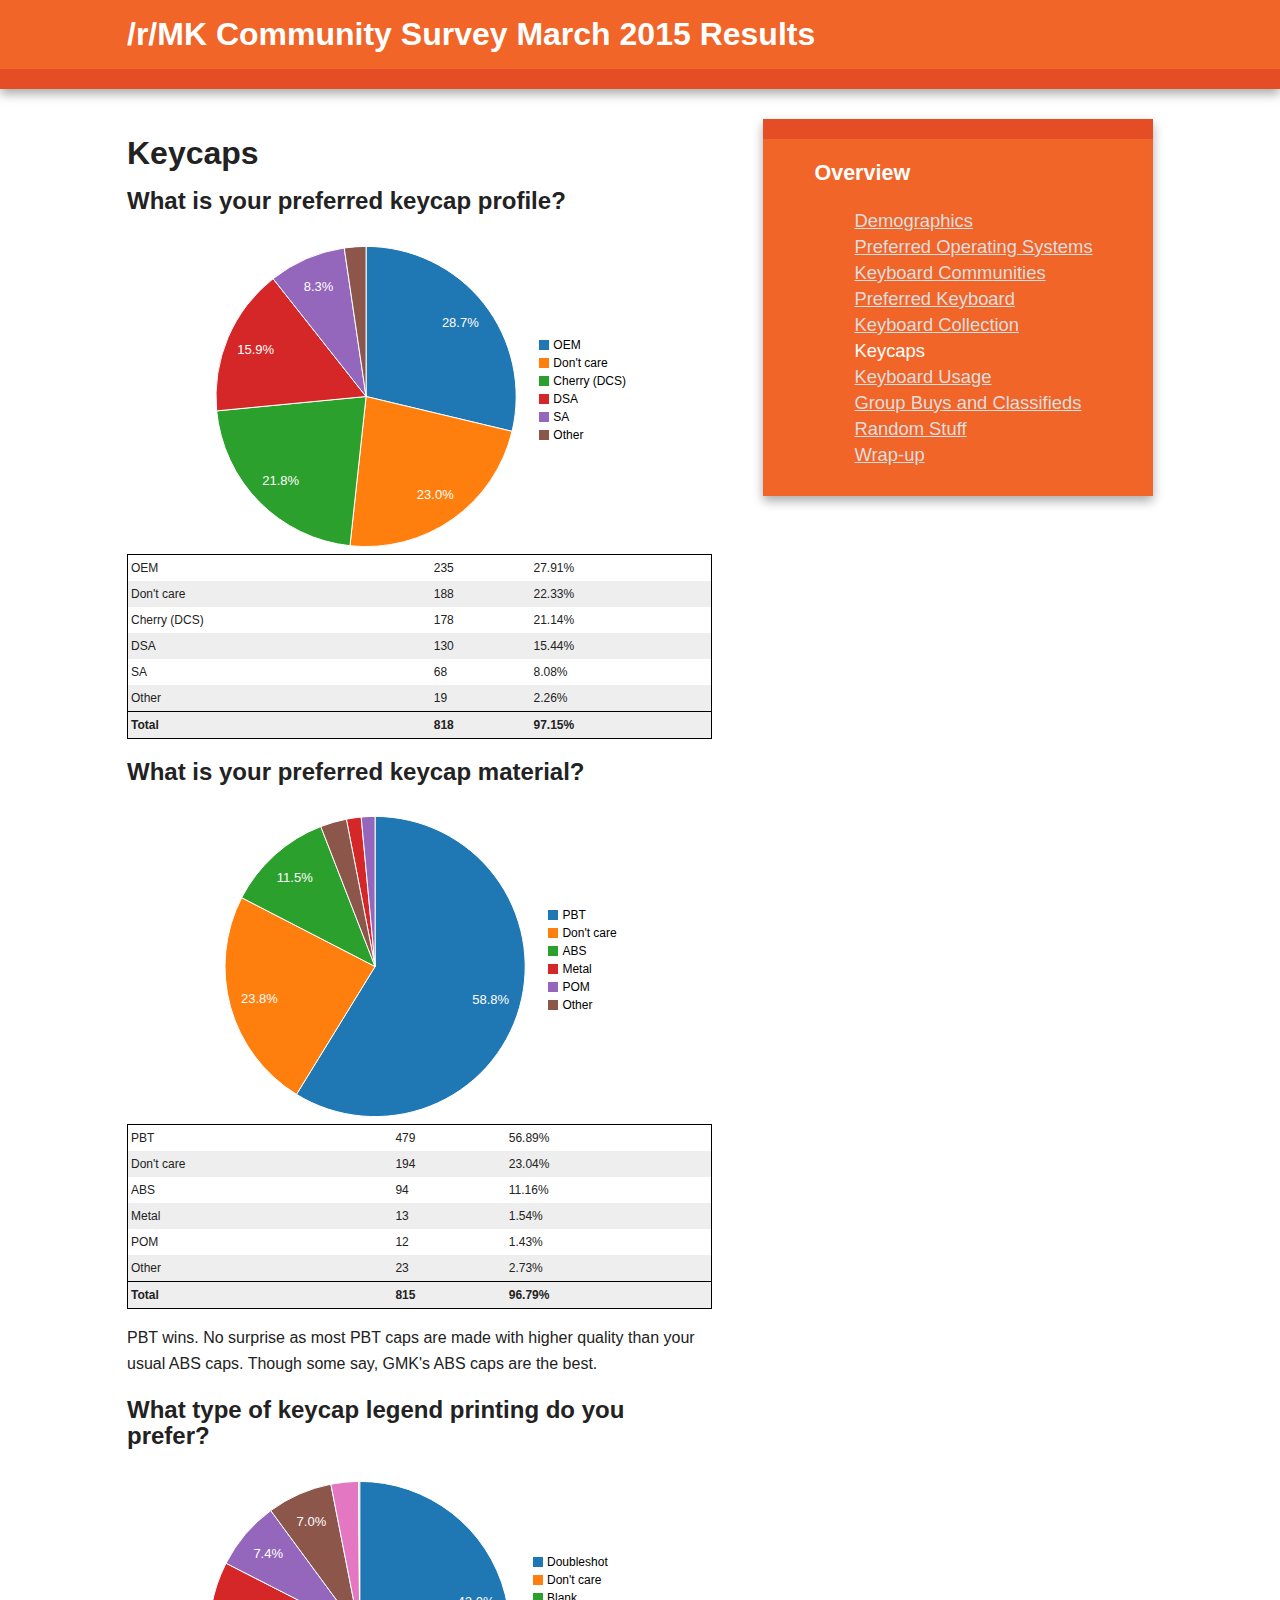
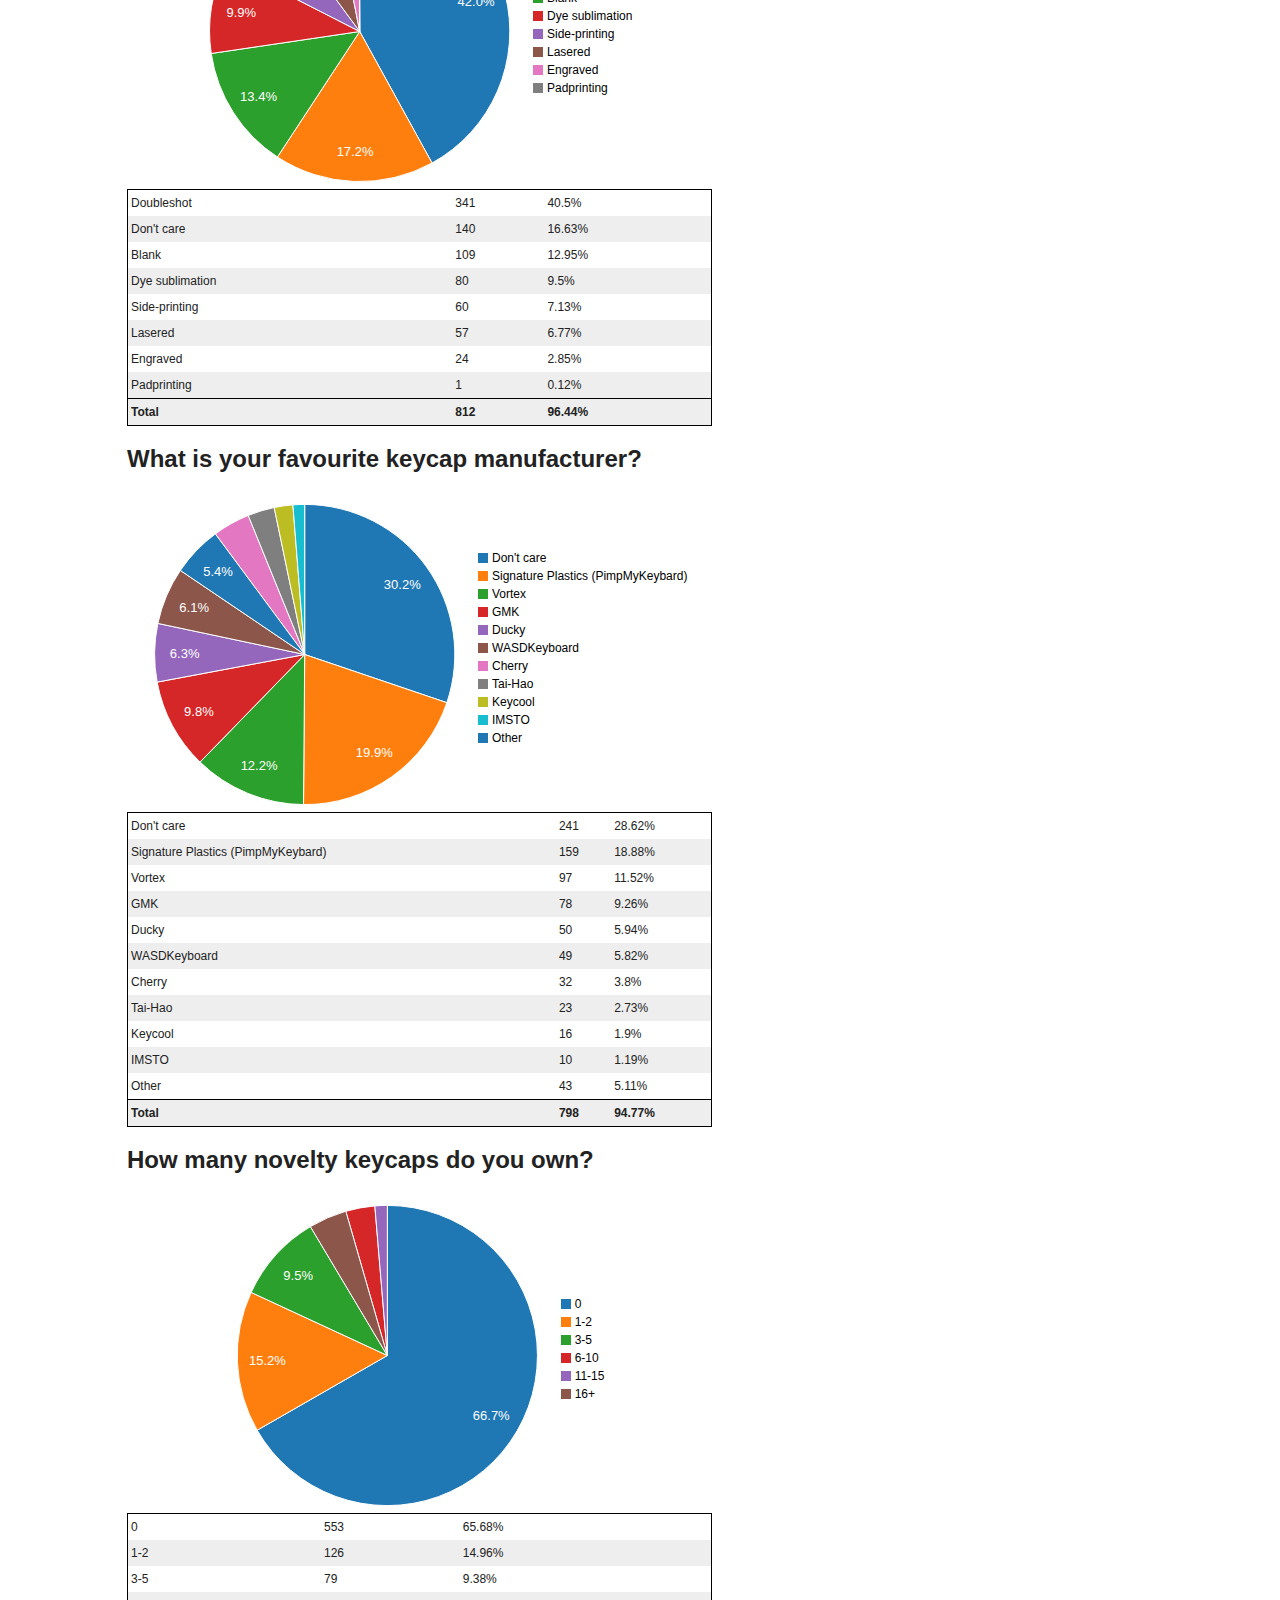
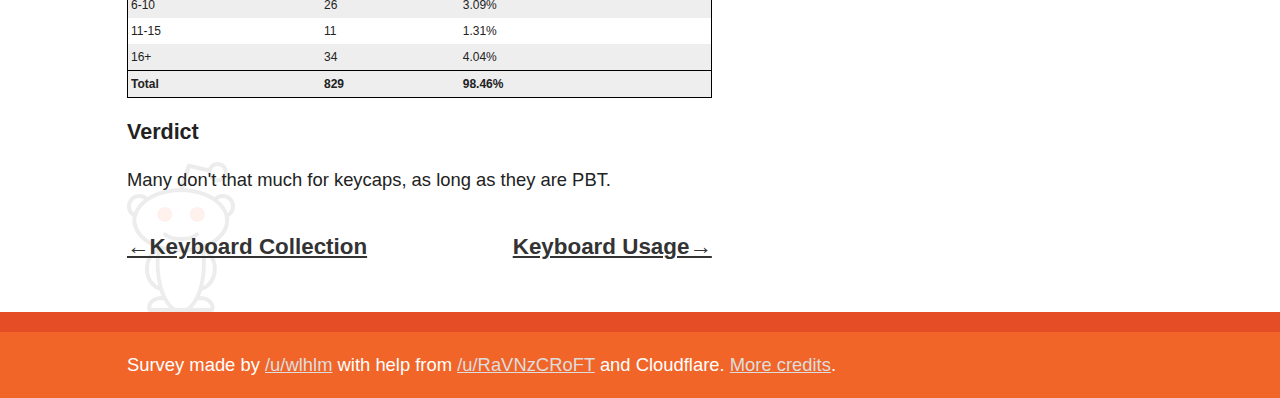
==== caps.html @ 1faa80dd "Initial commit" ====
<!doctype html>
<!--[if lt IE 7]>      <html class="no-js lt-ie9 lt-ie8 lt-ie7" lang=""> <![endif]-->
<!--[if IE 7]>         <html class="no-js lt-ie9 lt-ie8" lang=""> <![endif]-->
<!--[if IE 8]>         <html class="no-js lt-ie9" lang=""> <![endif]-->
<!--[if gt IE 8]><!--> <html class="no-js" lang=""> <!--<![endif]-->
    <head>
        <meta charset="utf-8">
        <meta http-equiv="X-UA-Compatible" content="IE=edge,chrome=1">
        <title>Keycaps | /r/MechanicalKeyboards Community Survey March 2015 Results</title>
        <meta name="description" content="">
        <meta name="viewport" content="width=device-width, initial-scale=1">

        <link rel="stylesheet" href="css/normalize.min.css">
        <link rel="stylesheet" href="css/main.css">
		<link rel="stylesheet" href="css/c3.css">

        <script src="js/vendor/modernizr-2.8.3-respond-1.4.2.min.js"></script>
        <script src="js/vendor/d3.min.js"></script>
        <script src="js/vendor/c3.min.js"></script>
    </head>
    <body>
        <!--[if lt IE 8]>
            <p class="browserupgrade">You are using an <strong>outdated</strong> browser. Please <a href="http://browsehappy.com/">upgrade your browser</a> to improve your experience.</p>
        <![endif]-->

        <div class="header-container">
            <header class="wrapper clearfix">
                <h1 class="title">/r/MK Community Survey March 2015 Results</h1>
            </header>
        </div>

        <div class="main-container">
            <div class="main wrapper clearfix">

                <article>
                    <header>
                        <h1>Keycaps</h1>
                    </header>
                    <section>
                        <h2>What is your preferred keycap profile?</h2>
						<div id="profile"></div>
                    </section>
                    <section>
						<h2>What is your preferred keycap material?</h2>
						<div id="material"></div>
						<p>PBT wins. No surprise as most PBT caps are made with higher quality than your usual ABS caps. Though some say, GMK's ABS caps are the best.</p>
                    </section>
                    <section>
						<h2>What type of keycap legend printing do you prefer?</h2>
						<div id="printing"></div>
                    </section>
                    <section>
						<h2>What is your favourite keycap manufacturer?</h2>
						<div id="capper"></div>
                    </section>
                    <section>
						<h2>How many novelty keycaps do you own?</h2>
						<div id="novelty"></div>
                    </section>
                    <footer>
                        <h3>Verdict</h3>
						<p>Many don't that much for keycaps, as long as they are PBT.</p>
                    </footer>
					<div id="navigation" class="clearfix">
						<p id="navigationleft"><a href="/collection.html">←Keyboard Collection</a></p>
						<p id="navigationright"><a href="/usage.html">Keyboard Usage→</a></p>
					</div>
                </article>

                <aside id="side">
                    <h3>Overview</h3>
					<ul>
						<li><a href="/">Demographics</a></li>
						<li><a href="/os.html">Preferred Operating Systems</a></li>
						<li><a href="/communities.html">Keyboard Communities</a></li>
						<li><a href="/kb.html">Preferred Keyboard</a></li>
						<li><a href="/collection.html">Keyboard Collection</a></li>
						<li>Keycaps</li>
						<li><a href="/usage.html">Keyboard Usage</a></li>
						<li><a href="/gb.html">Group Buys and Classifieds</a></li>
						<li><a href="/stuff.html">Random Stuff</a></li>
						<li><a href="/wrap.html">Wrap-up</a></li>
					</ul>
                </aside>

            </div> <!-- #main -->
        </div> <!-- #main-container -->

        <div class="footer-container">
            <footer class="wrapper">
				Survey made by <a href="https://www.reddit.com/user/wlhlm">/u/wlhlm</a> with help from <a href="https://www.reddit.com/user/RaVNzCRoFT">/u/RaVNzCRoFT</a> and Cloudflare. <a href="/wrap.html">More credits</a>.
            </footer>
        </div>

        <script src="//ajax.googleapis.com/ajax/libs/jquery/1.11.2/jquery.min.js"></script>
        <script>window.jQuery || document.write('<script src="js/vendor/jquery-1.11.2.min.js"><\/script>')</script>

        <script src="js/main.js"></script>
		<script>
var profile_data = [
	['OEM', 235],
	['Don\'t care', 188],
	['Cherry (DCS)', 178],
	['DSA', 130],
	['SA', 68],
	['Other', 19]
];

var profile = add_chart("#profile", {
	data: {
		columns: profile_data,
		type: 'pie'
	},
	legend: {
		position: 'right'
	}
}, true);

var material_data = [
	['PBT', 479],
	['Don\'t care', 194],
	['ABS', 94],
	['Metal', 13],
	['POM', 12],
	['Other', 23]
];

var material = add_chart("#material", {
	data: {
		columns: material_data,
		type: 'pie'
	},
	legend: {
		position: 'right'
	}
}, true);

var printing_data = [
	['Doubleshot', 341],
	['Don\'t care', 140],
	['Blank', 109],
	['Dye sublimation', 80],
	['Side-printing', 60],
	['Lasered', 57],
	['Engraved', 24],
	['Padprinting', 1]
];

var printing = add_chart("#printing", {
	data: {
		columns: printing_data,
		type: 'pie'
	},
	legend: {
		position: 'right'
	}
}, true);

var capper_data = [
	['Don\'t care', 241],
	['Signature Plastics (PimpMyKeybard)', 159],
	['Vortex', 97],
	['GMK', 78],
	['Ducky', 50],
	['WASDKeyboard', 49],
	['Cherry', 32],
	['Tai-Hao', 23],
	['Keycool', 16],
	['IMSTO', 10],
	['Other', 43]
];

var capper = add_chart("#capper", {
	data: {
		columns: capper_data,
		type: 'pie'
	},
	legend: {
		position: 'right'
	}
}, true);

var novelty_data = [
	['0', 553],
	['1-2', 126],
	['3-5', 79],
	['6-10', 26],
	['11-15', 11],
	['16+', 34]
];

var novelty = add_chart("#novelty", {
	data: {
		columns: novelty_data,
		type: 'pie'
	},
	legend: {
		position: 'right'
	}
}, true);
		</script>
    </body>
</html>
---- css/main.css ----
/*! HTML5 Boilerplate v5.0 | MIT License | http://h5bp.com/ */

html {
    color: #222;
    font-size: 1em;
    line-height: 1.4;
}

::-moz-selection {
    background: #b3d4fc;
    text-shadow: none;
}

::selection {
    background: #b3d4fc;
    text-shadow: none;
}

hr {
    display: block;
    height: 1px;
    border: 0;
    border-top: 1px solid #ccc;
    margin: 1em 0;
    padding: 0;
}

audio,
canvas,
iframe,
img,
svg,
video {
    vertical-align: middle;
}

fieldset {
    border: 0;
    margin: 0;
    padding: 0;
}

textarea {
    resize: vertical;
}

.browserupgrade {
    margin: 0.2em 0;
    background: #ccc;
    color: #000;
    padding: 0.2em 0;
}


/* ===== Initializr Styles ==================================================
   Author: Jonathan Verrecchia - verekia.com/initializr/responsive-template
   ========================================================================== */

body {
    font: 16px/26px Helvetica, Helvetica Neue, Arial;
}

.wrapper {
    width: 90%;
    margin: 0 5%;
}

/* ===================
    ALL: Orange Theme
   =================== */

.header-container {
    border-bottom: 20px solid #e44d26;
}

.footer-container,
.main aside {
    border-top: 20px solid #e44d26;
}

.header-container,
.footer-container,
.main aside {
    background: #f16529;
}

.title {
    color: white;
}

/* ==============
    MOBILE: Menu
   ============== */

nav ul {
    margin: 0;
    padding: 0;
    list-style-type: none;
}

nav a {
    display: block;
    margin-bottom: 10px;
    padding: 15px 0;

    text-align: center;
    text-decoration: none;
    font-weight: bold;

    color: white;
    background: #e44d26;
}

nav a:hover,
nav a:visited {
    color: white;
}

nav a:hover {
    text-decoration: underline;
}

/* ==============
    MOBILE: Main
   ============== */

.main {
    padding: 30px 0;
}

.main article h1 {
    font-size: 2em;
}

.main aside {
    color: white;
    padding: 0px 5% 10px;
}

.footer-container footer {
    color: white;
    padding: 20px 0;
}

/* ===============
    ALL: IE Fixes
   =============== */

.ie7 .title {
    padding-top: 20px;
}

/* ==========================================================================
   Author's custom styles
   ========================================================================== */

.legendtbl {
	width: 100%;
	border: 1px #000000 solid;
}

.legendtbl td {
	padding: 0px 3px;
}

.legendtbl tr:nth-child(even) {
	background-color: #eeeeee;
}

.legendtbl tr:hover {
	background-color: #B0B7FF;
}

.legendtbl tr:last-child {
	background-color: #eeeeee;
	border-top: 1px #000000 solid;
	font-weight: bold;
}

.legendtbl tr {
	background-size: 10px 10px;
}

aside a:link, footer a:link, aside a:visited, footer a:visited {
	color: #dddddd;
}

aside a:hover, footer a:hover, aside a:active, footer a:active {
	color: #cccccc;
}

aside a:focus, footer a:focus {
	color: #ff0000;
}

aside, footer {
	font-size: 115%;
}

a:link {
	color: #333333;
}

a:focus {
	color #ff0000;
}

#navigationleft {
	float: left;
	width: 50%;
	text-align: left;
}

#navigationright {
	float: right;
	width: 50%;
	text-align: right;
}

#navigation {
	font-weight: bold;
	font-size: 140%;
}

.main {
	background-image: url(/img/snoo.png);
	background-repeat: no-repeat;
	background-position: left bottom;
}

#mon {
	background-image: url(/img/doge.png);
}

img {
	width: 100%;
}

/* ==========================================================================
   Media Queries
   ========================================================================== */

@media only screen and (min-width: 480px) {

/* ====================
    INTERMEDIATE: Menu
   ==================== */

    nav a {
        float: left;
        width: 27%;
        margin: 0 1.7%;
        padding: 25px 2%;
        margin-bottom: 0;
    }

    nav li:first-child a {
        margin-left: 0;
    }

    nav li:last-child a {
        margin-right: 0;
    }

/* ========================
    INTERMEDIATE: IE Fixes
   ======================== */

    nav ul li {
        display: inline;
    }

    .oldie nav a {
        margin: 0 0.7%;
    }
}

@media only screen and (min-width: 768px) {

/* ====================
    WIDE: CSS3 Effects
   ==================== */

    .header-container,
    .main aside {
        -webkit-box-shadow: 0 5px 10px #aaa;
           -moz-box-shadow: 0 5px 10px #aaa;
                box-shadow: 0 5px 10px #aaa;
    }

/* ============
    WIDE: Menu
   ============ */

    .title {
        float: left;
    }

    nav {
        float: right;
        width: 38%;
    }

/* ============
    WIDE: Main
   ============ */

    .main article {
        float: left;
        width: 57%;
    }

    .main aside {
        float: right;
        width: 28%;
    }
}

@media only screen and (min-width: 1140px) {

/* ===============
    Maximal Width
   =============== */

    .wrapper {
        width: 1026px; /* 1140px - 10% for margins */
        margin: 0 auto;
    }
}

/* ==========================================================================
   Helper classes
   ========================================================================== */

.hidden {
    display: none !important;
    visibility: hidden;
}

.visuallyhidden {
    border: 0;
    clip: rect(0 0 0 0);
    height: 1px;
    margin: -1px;
    overflow: hidden;
    padding: 0;
    position: absolute;
    width: 1px;
}

.visuallyhidden.focusable:active,
.visuallyhidden.focusable:focus {
    clip: auto;
    height: auto;
    margin: 0;
    overflow: visible;
    position: static;
    width: auto;
}

.invisible {
    visibility: hidden;
}

.clearfix:before,
.clearfix:after {
    content: " ";
    display: table;
}

.clearfix:after {
    clear: both;
}

.clearfix {
    *zoom: 1;
}

aside li {
	list-style-type: none;
}

/* ==========================================================================
   Print styles
   ========================================================================== */

@media print {
    *,
    *:before,
    *:after {
        background: transparent !important;
        color: #000 !important;
        box-shadow: none !important;
        text-shadow: none !important;
    }

    a,
    a:visited {
        text-decoration: underline;
    }

    a[href]:after {
        content: " (" attr(href) ")";
    }

    abbr[title]:after {
        content: " (" attr(title) ")";
    }

    a[href^="#"]:after,
    a[href^="javascript:"]:after {
        content: "";
    }

    pre,
    blockquote {
        border: 1px solid #999;
        page-break-inside: avoid;
    }

    thead {
        display: table-header-group;
    }

    tr,
    img {
        page-break-inside: avoid;
    }

    img {
        max-width: 100% !important;
    }

    p,
    h2,
    h3 {
        orphans: 3;
        widows: 3;
    }

    h2,
    h3 {
        page-break-after: avoid;
    }
}
---- css/c3.css ----
/*-- Chart --*/
.c3 svg {
  font: 10px sans-serif; }

.c3 path, .c3 line {
  fill: none;
  stroke: #000; }

.c3 text {
  -webkit-user-select: none;
  -moz-user-select: none;
  user-select: none; }

.c3-legend-item-tile, .c3-xgrid-focus, .c3-ygrid, .c3-event-rect, .c3-bars path {
  shape-rendering: crispEdges; }

.c3-chart-arc path {
  stroke: #fff; }

.c3-chart-arc text {
  fill: #fff;
  font-size: 13px; }

/*-- Axis --*/
/*-- Grid --*/
.c3-grid line {
  stroke: #aaa; }

.c3-grid text {
  fill: #aaa; }

.c3-xgrid, .c3-ygrid {
  stroke-dasharray: 3 3; }

/*-- Text on Chart --*/
.c3-text.c3-empty {
  fill: #808080;
  font-size: 2em; }

/*-- Line --*/
.c3-line {
  stroke-width: 1px; }

/*-- Point --*/
.c3-circle._expanded_ {
  stroke-width: 1px;
  stroke: white; }

.c3-selected-circle {
  fill: white;
  stroke-width: 2px; }

/*-- Bar --*/
.c3-bar {
  stroke-width: 0; }

.c3-bar._expanded_ {
  fill-opacity: 0.75; }

/*-- Focus --*/
.c3-target.c3-focused {
  opacity: 1; }

.c3-target.c3-focused path.c3-line, .c3-target.c3-focused path.c3-step {
  stroke-width: 2px; }

.c3-target.c3-defocused {
  opacity: 0.3 !important; }

/*-- Region --*/
.c3-region {
  fill: steelblue;
  fill-opacity: 0.1; }

/*-- Brush --*/
.c3-brush .extent {
  fill-opacity: 0.1; }

/*-- Select - Drag --*/
/*-- Legend --*/
.c3-legend-item {
  font-size: 12px; }

.c3-legend-item-hidden {
  opacity: 0.15; }

.c3-legend-background {
  opacity: 0.75;
  fill: white;
  stroke: lightgray;
  stroke-width: 1; }

/*-- Tooltip --*/
.c3-tooltip-container {
  z-index: 10; }

.c3-tooltip {
  border-collapse: collapse;
  border-spacing: 0;
  background-color: #fff;
  empty-cells: show;
  -webkit-box-shadow: 7px 7px 12px -9px #777777;
  -moz-box-shadow: 7px 7px 12px -9px #777777;
  box-shadow: 7px 7px 12px -9px #777777;
  opacity: 0.9; }

.c3-tooltip tr {
  border: 1px solid #CCC; }

.c3-tooltip th {
  background-color: #aaa;
  font-size: 14px;
  padding: 2px 5px;
  text-align: left;
  color: #FFF; }

.c3-tooltip td {
  font-size: 13px;
  padding: 3px 6px;
  background-color: #fff;
  border-left: 1px dotted #999; }

.c3-tooltip td > span {
  display: inline-block;
  width: 10px;
  height: 10px;
  margin-right: 6px; }

.c3-tooltip td.value {
  text-align: right; }

/*-- Area --*/
.c3-area {
  stroke-width: 0;
  opacity: 0.2; }

/*-- Arc --*/
.c3-chart-arcs-title {
  dominant-baseline: middle;
  font-size: 1.3em; }

.c3-chart-arcs .c3-chart-arcs-background {
  fill: #e0e0e0;
  stroke: none; }

.c3-chart-arcs .c3-chart-arcs-gauge-unit {
  fill: #000;
  font-size: 16px; }

.c3-chart-arcs .c3-chart-arcs-gauge-max {
  fill: #777; }

.c3-chart-arcs .c3-chart-arcs-gauge-min {
  fill: #777; }

.c3-chart-arc .c3-gauge-value {
  fill: #000;
  /*  font-size: 28px !important;*/ }
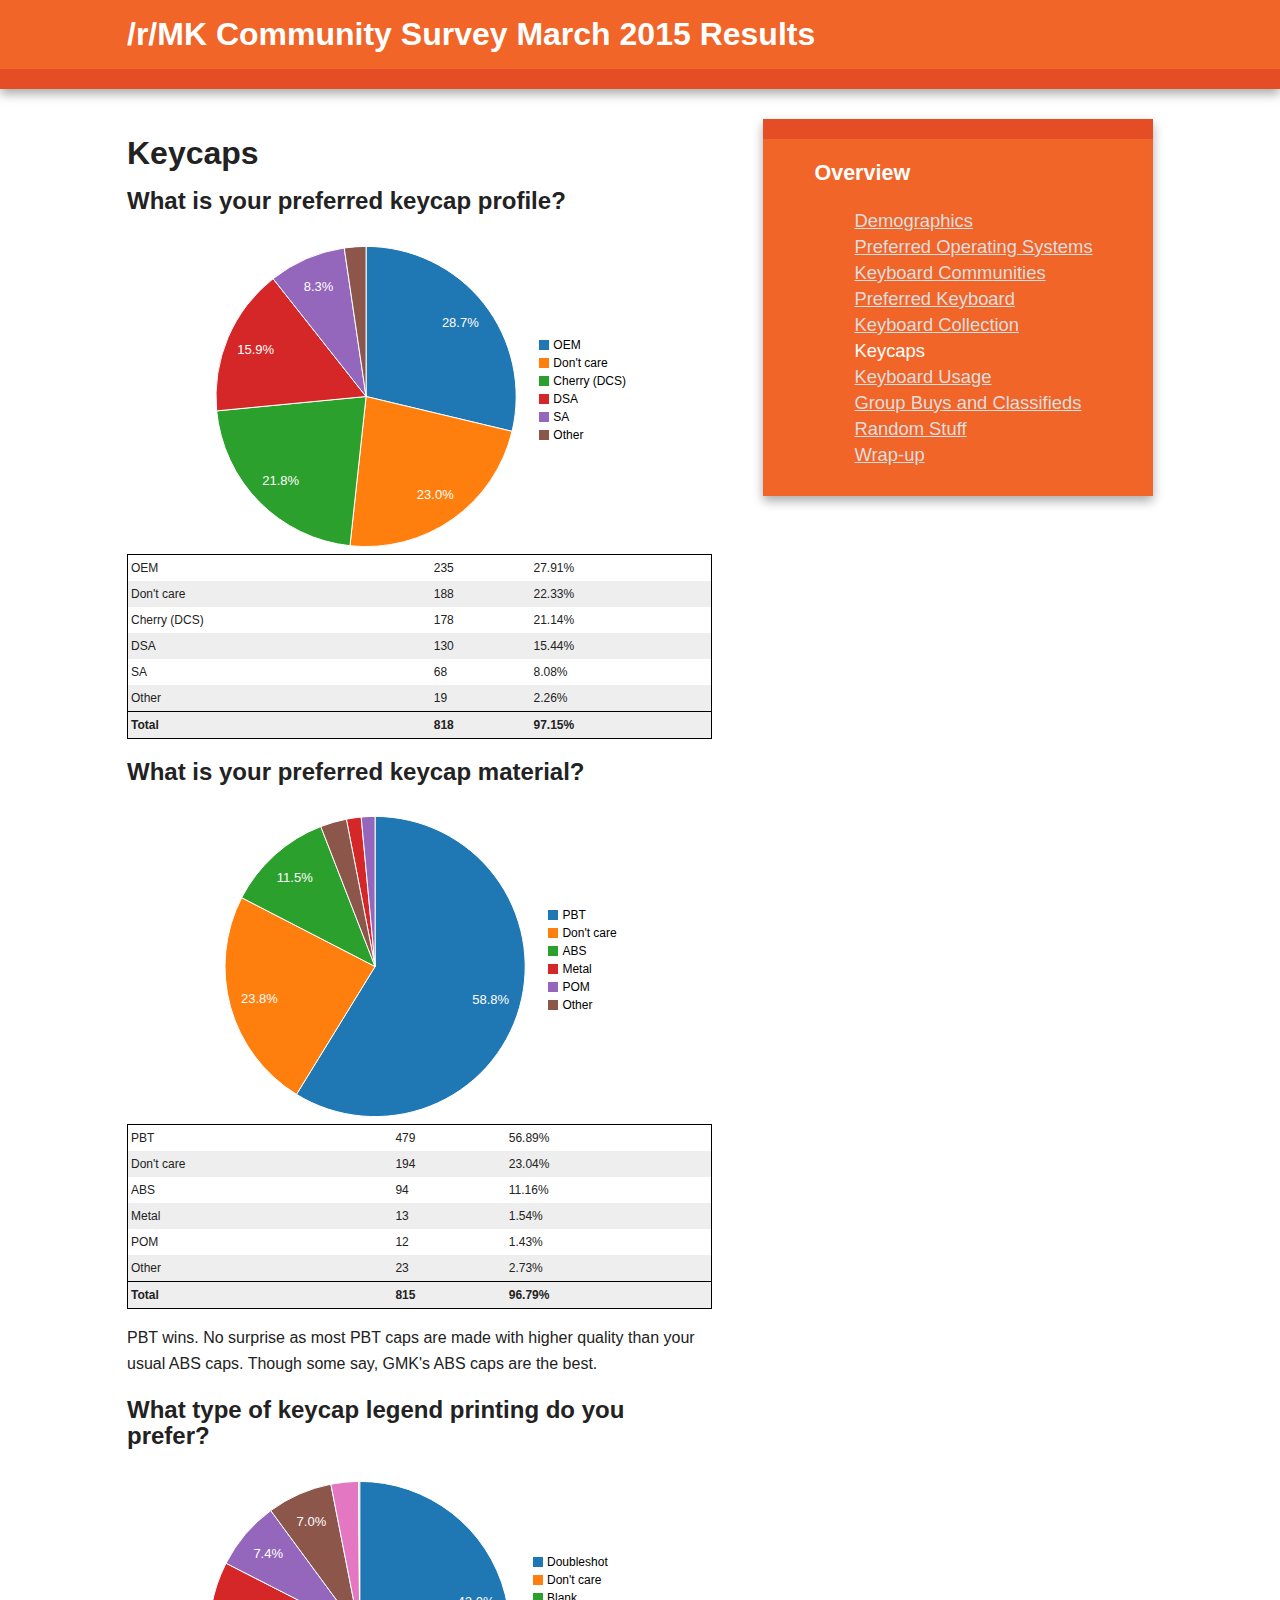
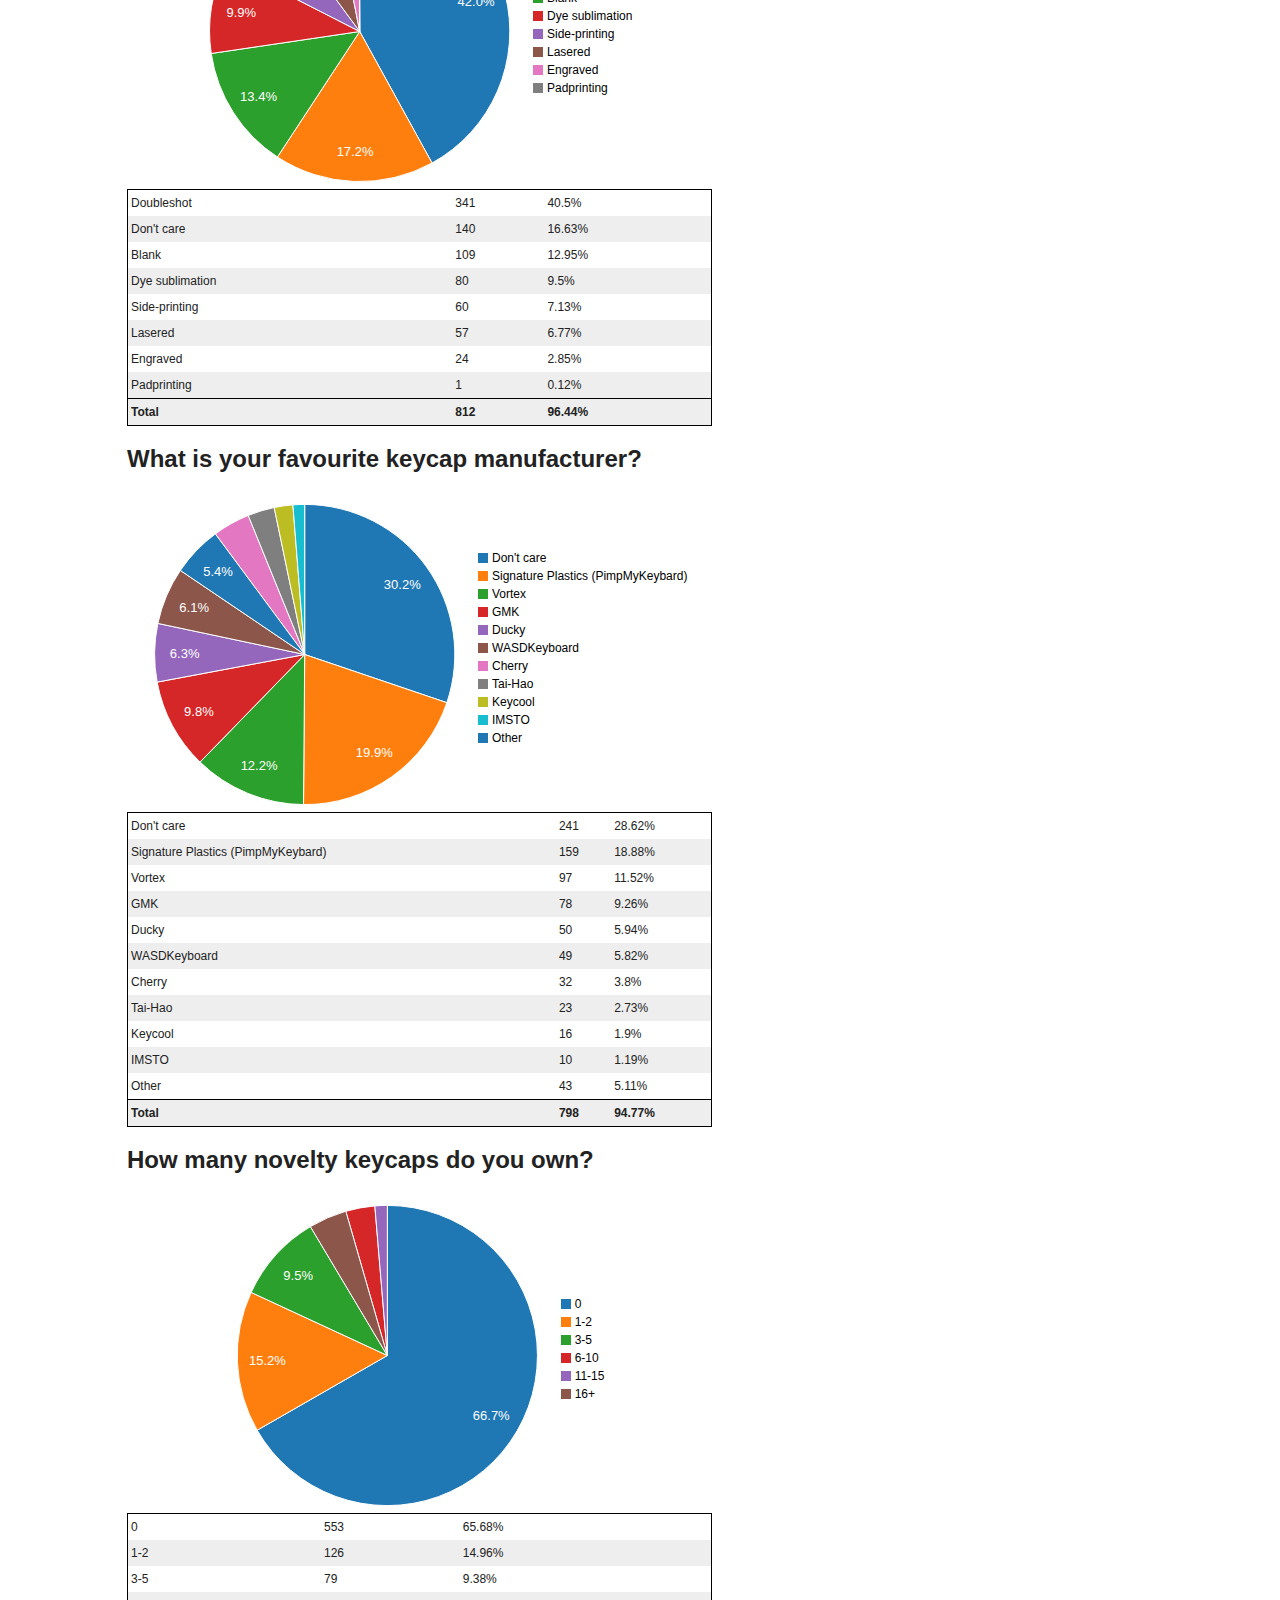
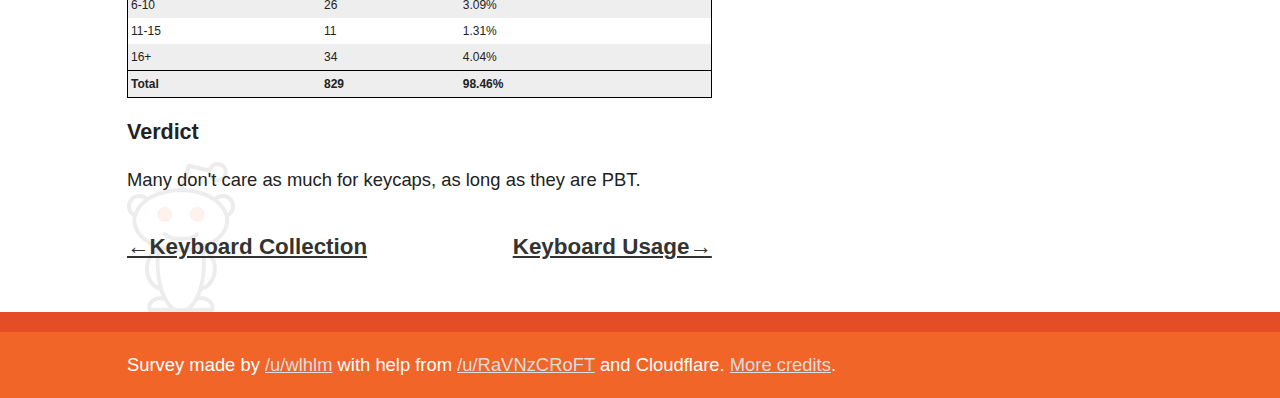
==== commit 70e603b5: "Keycaps: Fix typo" ====
--- a/caps.html
+++ b/caps.html
@@ -59,27 +59,27 @@
                     </section>
                     <footer>
                         <h3>Verdict</h3>
-						<p>Many don't that much for keycaps, as long as they are PBT.</p>
+						<p>Many don't care as much for keycaps, as long as they are PBT.</p>
                     </footer>
 					<div id="navigation" class="clearfix">
-						<p id="navigationleft"><a href="/collection.html">←Keyboard Collection</a></p>
-						<p id="navigationright"><a href="/usage.html">Keyboard Usage→</a></p>
+						<p id="navigationleft"><a href="collection.html">←Keyboard Collection</a></p>
+						<p id="navigationright"><a href="usage.html">Keyboard Usage→</a></p>
 					</div>
                 </article>
 
                 <aside id="side">
                     <h3>Overview</h3>
 					<ul>
-						<li><a href="/">Demographics</a></li>
-						<li><a href="/os.html">Preferred Operating Systems</a></li>
-						<li><a href="/communities.html">Keyboard Communities</a></li>
-						<li><a href="/kb.html">Preferred Keyboard</a></li>
-						<li><a href="/collection.html">Keyboard Collection</a></li>
+						<li><a href="./">Demographics</a></li>
+						<li><a href="os.html">Preferred Operating Systems</a></li>
+						<li><a href="communities.html">Keyboard Communities</a></li>
+						<li><a href="kb.html">Preferred Keyboard</a></li>
+						<li><a href="collection.html">Keyboard Collection</a></li>
 						<li>Keycaps</li>
-						<li><a href="/usage.html">Keyboard Usage</a></li>
-						<li><a href="/gb.html">Group Buys and Classifieds</a></li>
-						<li><a href="/stuff.html">Random Stuff</a></li>
-						<li><a href="/wrap.html">Wrap-up</a></li>
+						<li><a href="usage.html">Keyboard Usage</a></li>
+						<li><a href="gb.html">Group Buys and Classifieds</a></li>
+						<li><a href="stuff.html">Random Stuff</a></li>
+						<li><a href="wrap.html">Wrap-up</a></li>
 					</ul>
                 </aside>
 
--- a/css/main.css
+++ b/css/main.css
@@ -223,17 +223,24 @@
 }
 
 .main {
-	background-image: url(/img/snoo.png);
+	background-image: url(../img/snoo.png);
 	background-repeat: no-repeat;
 	background-position: left bottom;
 }
 
 #mon {
-	background-image: url(/img/doge.png);
+	background-image: url(../img/doge.png);
 }
 
 img {
 	width: 100%;
+}
+
+img#intro {
+	width: auto;
+	display: block;
+	margin-left: auto;
+	margin-right: auto;
 }
 
 /* ==========================================================================
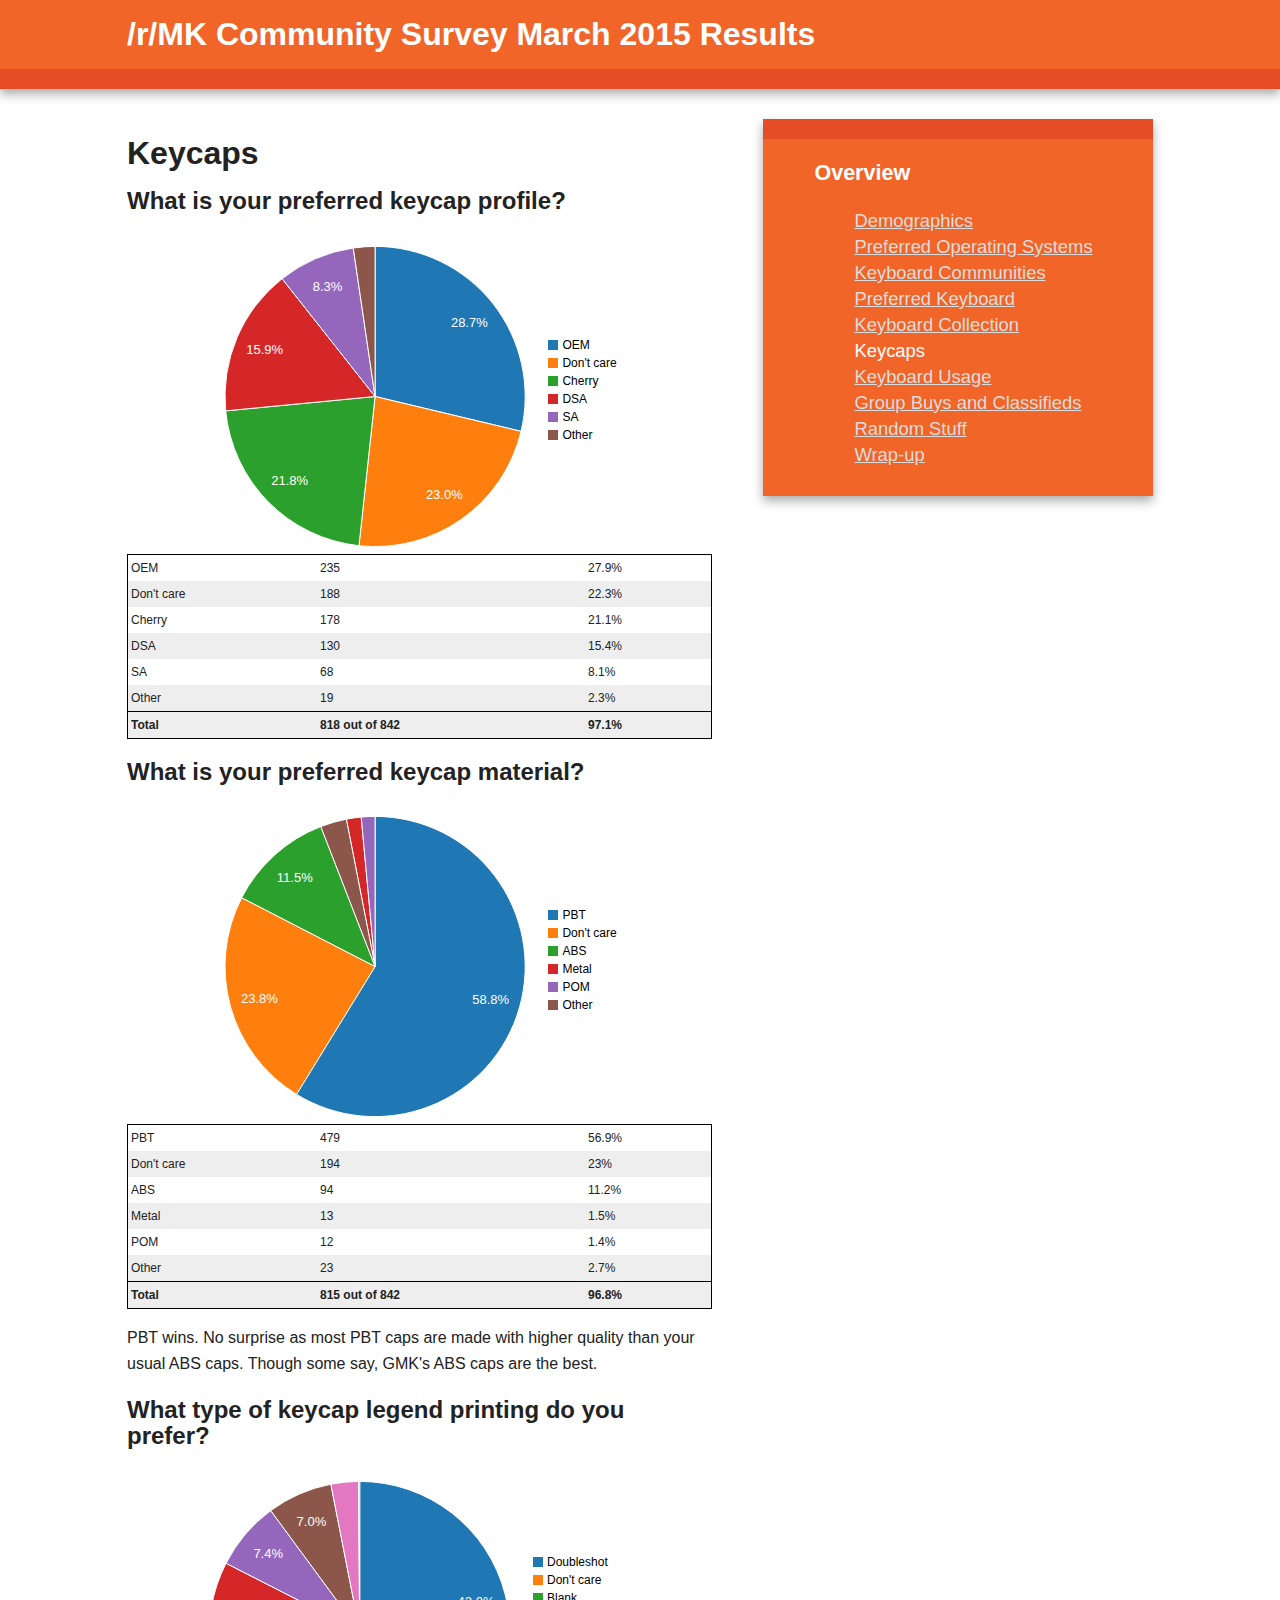
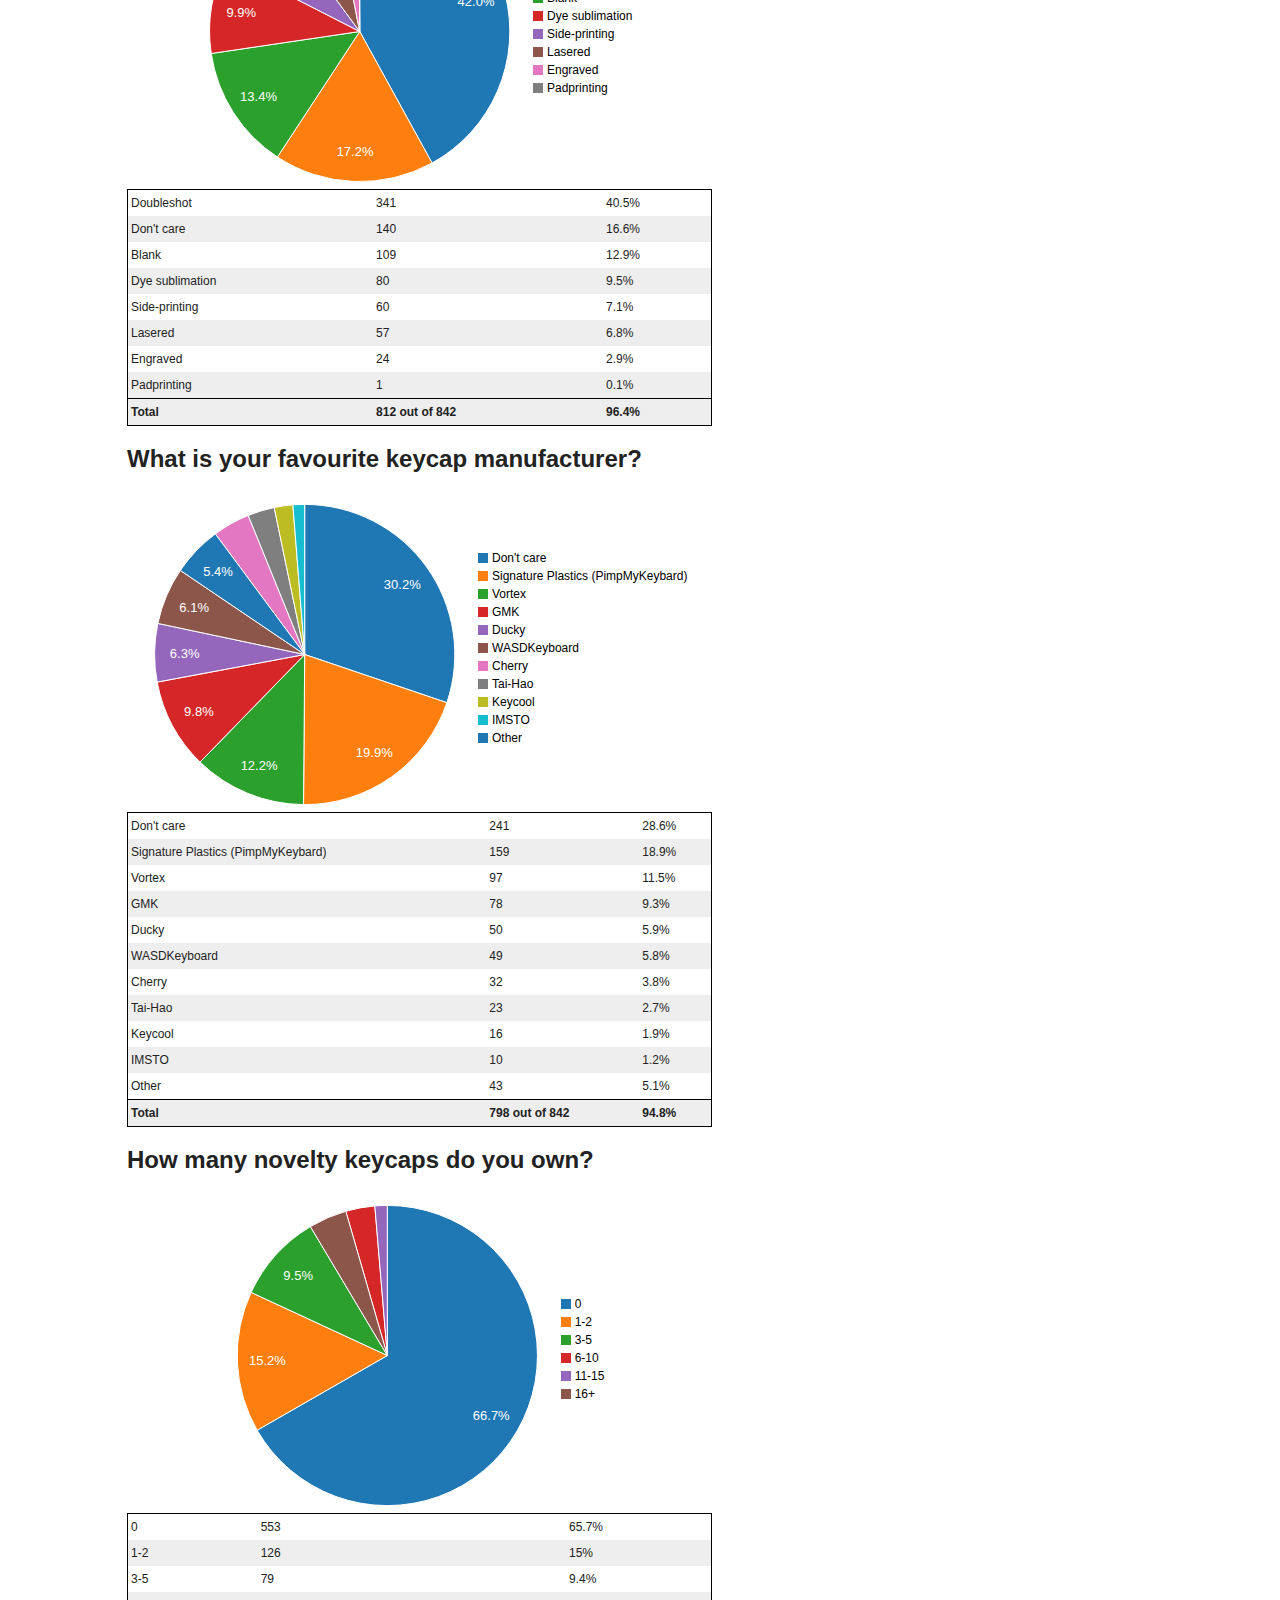
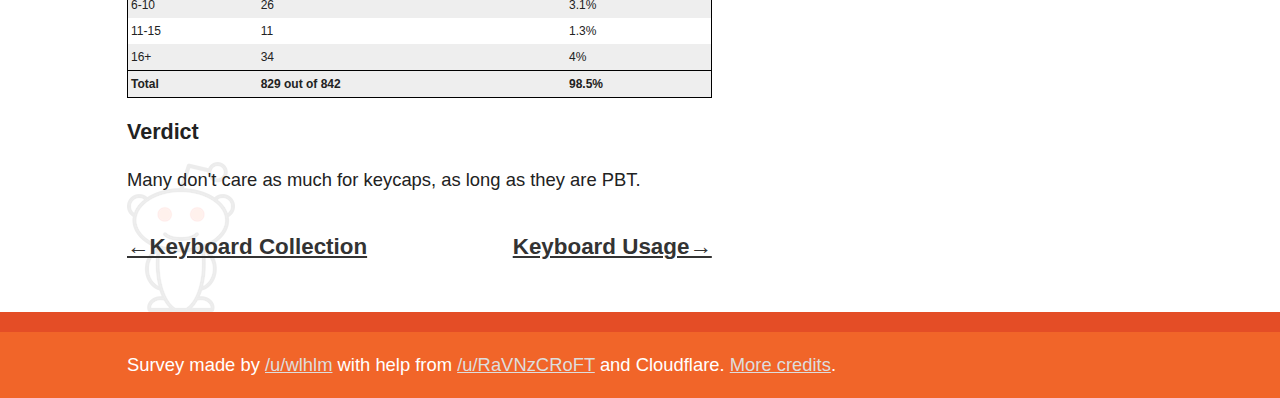
==== commit 17930642: "Keycaps: Remove DCS" ====
--- a/caps.html
+++ b/caps.html
@@ -100,7 +100,7 @@
 var profile_data = [
 	['OEM', 235],
 	['Don\'t care', 188],
-	['Cherry (DCS)', 178],
+	['Cherry', 178],
 	['DSA', 130],
 	['SA', 68],
 	['Other', 19]
